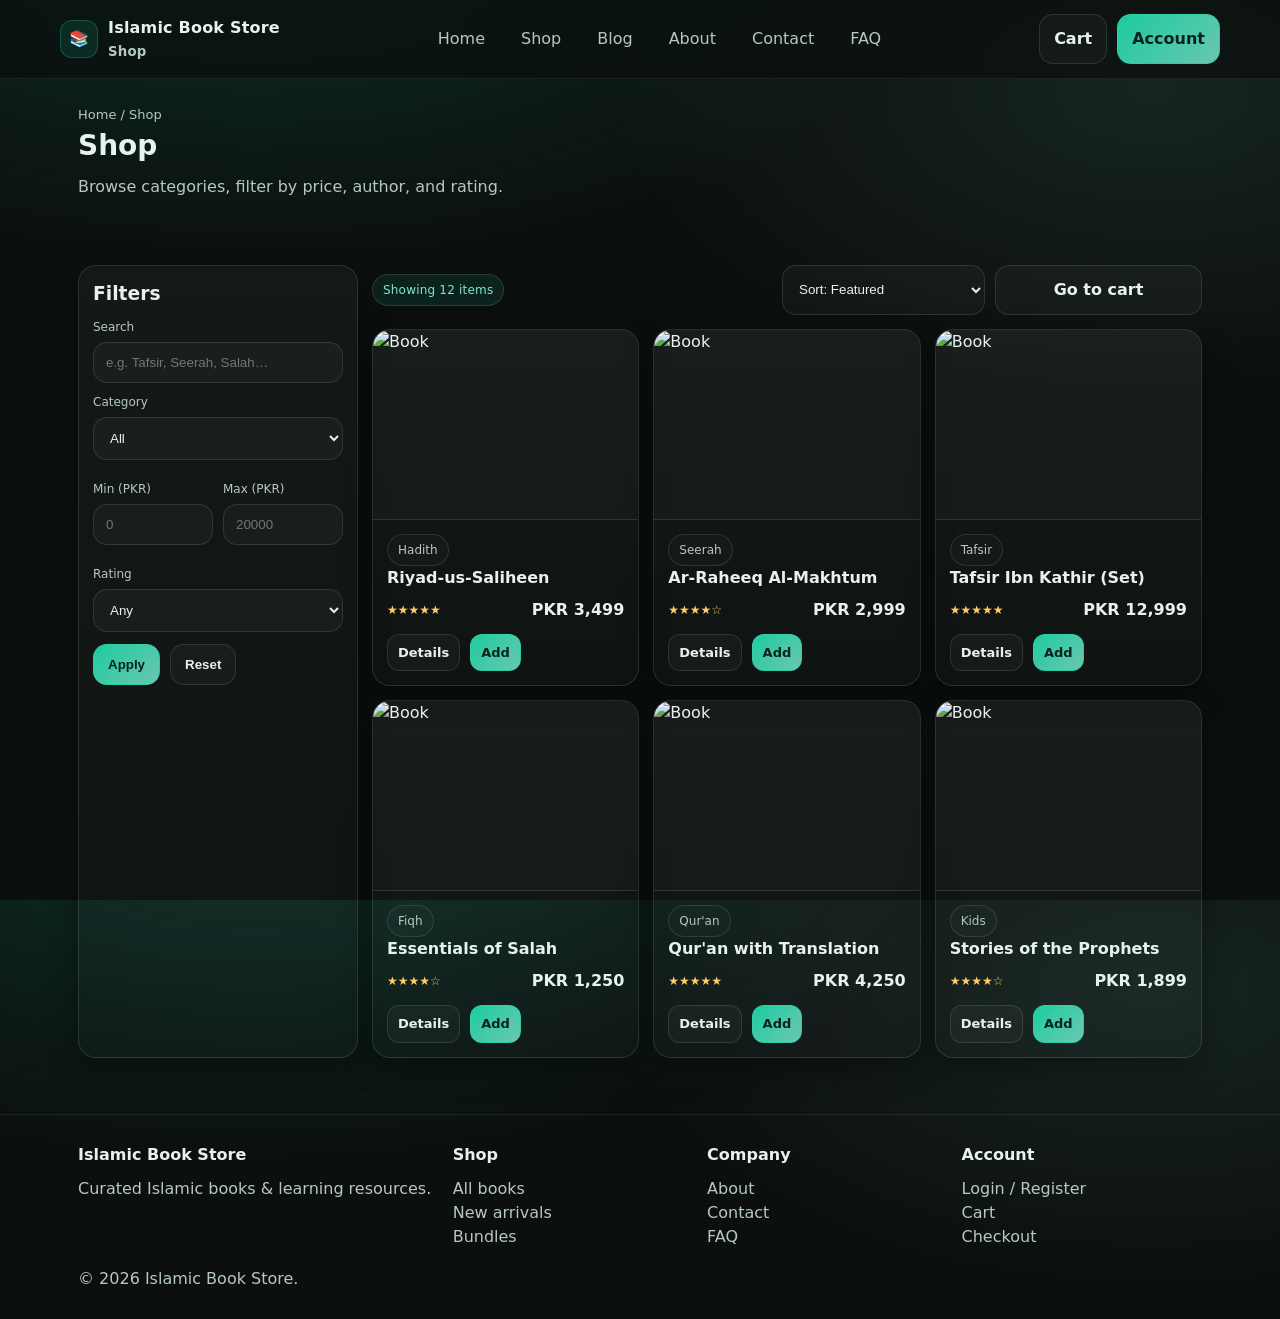
==== index.html @ 1f6e1888 "Initial commit: Islamic Book Store static website" ====
<!doctype html>
<html lang="en">
<head>
  <meta charset="utf-8" />
  <meta name="viewport" content="width=device-width, initial-scale=1" />
  <title>Islamic Book Store — Shop</title>
  <link rel="stylesheet" href="css/styles.css" />
</head>
<body>

<header class="header">
  <div class="container nav">
    <a class="brand" href="index.html"><span class="logo">📚</span><span>Islamic Book Store<small>Shop</small></span></a>
    <nav class="nav-links">
      <a href="index.html">Home</a><a href="shop.html">Shop</a><a href="blog.html">Blog</a><a href="about.html">About</a><a href="contact.html">Contact</a><a href="faq.html">FAQ</a>
    </nav>
    <div class="nav-actions">
      <a class="btn" href="cart.html">Cart</a>
      <a class="btn primary" href="account.html">Account</a>
      <label class="btn menu-btn" for="menuToggle">Menu</label>
    </div>
  </div>
  <input id="menuToggle" type="checkbox" />
  <div class="menu-panel">
    <div class="container">
      <a href="index.html">Home</a><a href="shop.html">Shop</a><a href="blog.html">Blog</a><a href="about.html">About</a><a href="contact.html">Contact</a><a href="faq.html">FAQ</a><a href="cart.html">Cart</a><a href="account.html">Account</a>
    </div>
  </div>
</header>

<main>
  <section class="page-head">
    <div class="container">
      <div class="breadcrumb">Home / Shop</div>
      <h1>Shop</h1>
      <div class="muted">Browse categories, filter by price, author, and rating.</div>
    </div>
  </section>

  <section class="section">
    <div class="container shop-layout">
      <aside class="card sidebar">
        <h3>Filters</h3>

        <div class="field">
          <label>Search</label>
          <input class="input" placeholder="e.g. Tafsir, Seerah, Salah…" />
        </div>

        <div class="field">
          <label>Category</label>
          <select>
            <option>All</option>
            <option>Qur'an</option>
            <option>Tafsir</option>
            <option>Hadith</option>
            <option>Seerah</option>
            <option>Fiqh</option>
            <option>Kids</option>
          </select>
        </div>

        <div class="row">
          <div class="field">
            <label>Min (PKR)</label>
            <input class="input" placeholder="0" />
          </div>
          <div class="field">
            <label>Max (PKR)</label>
            <input class="input" placeholder="20000" />
          </div>
        </div>

        <div class="field">
          <label>Rating</label>
          <select>
            <option>Any</option>
            <option>4★ & up</option>
            <option>3★ & up</option>
          </select>
        </div>

        <div style="display:flex; gap:10px; flex-wrap:wrap; margin-top:12px;">
          <button class="btn primary" type="button">Apply</button>
          <button class="btn" type="button">Reset</button>
        </div>
      </aside>

      <section>
        <div style="display:flex; justify-content:space-between; align-items:center; gap:12px; flex-wrap:wrap;">
          <span class="badge">Showing 12 items</span>
          <div class="row" style="max-width:420px; width:100%">
            <select>
              <option>Sort: Featured</option>
              <option>Price: Low to High</option>
              <option>Price: High to Low</option>
              <option>Rating</option>
              <option>Newest</option>
            </select>
            <a class="btn" href="cart.html">Go to cart</a>
          </div>
        </div>

        <div style="height:14px"></div>

        <div class="grid-3">
          <!-- Repeat product cards -->
          <article class="card product">
            <div class="img"><img src="assets/book-1.jpg" alt="Book"></div>
            <div class="body">
              <span class="chip">Hadith</span>
              <h3>Riyad-us-Saliheen</h3>
              <div class="meta"><span class="stars">★★★★★</span><span class="price">PKR 3,499</span></div>
              <div class="actions">
                <a class="btn small" href="product.html">Details</a>
                <a class="btn small primary" href="cart.html">Add</a>
              </div>
            </div>
          </article>

          <article class="card product">
            <div class="img"><img src="assets/book-2.jpg" alt="Book"></div>
            <div class="body">
              <span class="chip">Seerah</span>
              <h3>Ar-Raheeq Al-Makhtum</h3>
              <div class="meta"><span class="stars">★★★★☆</span><span class="price">PKR 2,999</span></div>
              <div class="actions">
                <a class="btn small" href="product.html">Details</a>
                <a class="btn small primary" href="cart.html">Add</a>
              </div>
            </div>
          </article>

          <article class="card product">
            <div class="img"><img src="assets/book-3.jpg" alt="Book"></div>
            <div class="body">
              <span class="chip">Tafsir</span>
              <h3>Tafsir Ibn Kathir (Set)</h3>
              <div class="meta"><span class="stars">★★★★★</span><span class="price">PKR 12,999</span></div>
              <div class="actions">
                <a class="btn small" href="product.html">Details</a>
                <a class="btn small primary" href="cart.html">Add</a>
              </div>
            </div>
          </article>

          <article class="card product">
            <div class="img"><img src="assets/book-1.jpg" alt="Book"></div>
            <div class="body">
              <span class="chip">Fiqh</span>
              <h3>Essentials of Salah</h3>
              <div class="meta"><span class="stars">★★★★☆</span><span class="price">PKR 1,250</span></div>
              <div class="actions">
                <a class="btn small" href="product.html">Details</a>
                <a class="btn small primary" href="cart.html">Add</a>
              </div>
            </div>
          </article>

          <article class="card product">
            <div class="img"><img src="assets/book-2.jpg" alt="Book"></div>
            <div class="body">
              <span class="chip">Qur'an</span>
              <h3>Qur'an with Translation</h3>
              <div class="meta"><span class="stars">★★★★★</span><span class="price">PKR 4,250</span></div>
              <div class="actions">
                <a class="btn small" href="product.html">Details</a>
                <a class="btn small primary" href="cart.html">Add</a>
              </div>
            </div>
          </article>

          <article class="card product">
            <div class="img"><img src="assets/book-3.jpg" alt="Book"></div>
            <div class="body">
              <span class="chip">Kids</span>
              <h3>Stories of the Prophets</h3>
              <div class="meta"><span class="stars">★★★★☆</span><span class="price">PKR 1,899</span></div>
              <div class="actions">
                <a class="btn small" href="product.html">Details</a>
                <a class="btn small primary" href="cart.html">Add</a>
              </div>
            </div>
          </article>
        </div>
      </section>
    </div>
  </section>
</main>

<footer class="footer">
  <div class="container footer-grid">
    <div><h4>Islamic Book Store</h4><div class="muted">Curated Islamic books & learning resources.</div></div>
    <div><h4>Shop</h4><div><a href="shop.html">All books</a></div><div><a href="shop.html">New arrivals</a></div><div><a href="shop.html">Bundles</a></div></div>
    <div><h4>Company</h4><div><a href="about.html">About</a></div><div><a href="contact.html">Contact</a></div><div><a href="faq.html">FAQ</a></div></div>
    <div><h4>Account</h4><div><a href="account.html">Login / Register</a></div><div><a href="cart.html">Cart</a></div><div><a href="checkout.html">Checkout</a></div></div>
  </div>
  <div class="container" style="margin-top:18px;"><div class="muted">© 2026 Islamic Book Store.</div></div>
</footer>

</body>
</html>
---- css/styles.css ----
/* =========================
   Islamic Book Store - CSS
   No JS required
   ========================= */

:root{
  --bg:#0b0f0e;
  --surface:#0f1614;
  --surface-2:#111c19;
  --text:#e7f2ee;
  --muted:#b5c9c2;
  --line:rgba(231,242,238,.12);
  --brand:#1ed6a8;
  --brand-2:#7ce6cc;
  --danger:#ff5e6c;
  --warn:#ffcc66;

  --radius:18px;
  --radius-sm:12px;
  --shadow: 0 10px 30px rgba(0,0,0,.35);
  --max: 1160px;
}

*{box-sizing:border-box}
html,body{height:100%}
body{
  margin:0;
  font-family: ui-sans-serif, system-ui, -apple-system, Segoe UI, Roboto, Arial, "Noto Sans", "Apple Color Emoji","Segoe UI Emoji";
  background: radial-gradient(1200px 600px at 20% -10%, rgba(30,214,168,.16), transparent 60%),
              radial-gradient(900px 500px at 90% 10%, rgba(124,230,204,.10), transparent 60%),
              var(--bg);
  color:var(--text);
  line-height:1.5;
}

a{color:inherit; text-decoration:none}
img{max-width:100%; display:block}
.container{width:100%; max-width:var(--max); margin:0 auto; padding:0 18px}
.section{padding:56px 0}
.card{
  background: linear-gradient(180deg, rgba(255,255,255,.04), rgba(255,255,255,.02));
  border:1px solid var(--line);
  border-radius:var(--radius);
  box-shadow: var(--shadow);
}
.card.pad{padding:18px}

.badge{
  display:inline-flex; align-items:center; gap:8px;
  padding:6px 10px;
  border:1px solid var(--line);
  background: rgba(30,214,168,.10);
  color: var(--brand-2);
  border-radius: 999px;
  font-size:12px;
  letter-spacing:.2px;
}

.btn{
  display:inline-flex; align-items:center; justify-content:center; gap:10px;
  padding:12px 14px;
  border-radius: 14px;
  border:1px solid var(--line);
  background: rgba(255,255,255,.03);
  color: var(--text);
  cursor:pointer;
  transition: transform .12s ease, background .12s ease, border-color .12s ease;
  font-weight:600;
}
.btn:hover{transform: translateY(-1px); background: rgba(255,255,255,.06); border-color: rgba(231,242,238,.22)}
.btn.primary{
  background: linear-gradient(135deg, rgba(30,214,168,.95), rgba(124,230,204,.85));
  color:#07231b;
  border-color: rgba(30,214,168,.55);
}
.btn.primary:hover{background: linear-gradient(135deg, rgba(30,214,168,1), rgba(124,230,204,.95))}
.btn.danger{background: rgba(255,94,108,.15); border-color: rgba(255,94,108,.35)}
.btn.small{padding:8px 10px; border-radius: 12px; font-size: 13px}

.kbd{
  font-size:12px; color:var(--muted);
  border:1px solid var(--line);
  border-bottom-color: rgba(231,242,238,.25);
  padding:3px 8px; border-radius: 10px;
  background: rgba(255,255,255,.03);
}

/* Header / Nav */
.header{
  position: sticky; top:0; z-index:50;
  backdrop-filter: blur(10px);
  background: rgba(11,15,14,.70);
  border-bottom:1px solid rgba(231,242,238,.08);
}
.nav{
  display:flex; align-items:center; justify-content:space-between;
  padding:14px 0;
  gap:14px;
}
.brand{
  display:flex; align-items:center; gap:10px;
  font-weight:800; letter-spacing:.2px;
}
.brand .logo{
  width:38px; height:38px; border-radius:12px;
  background: rgba(30,214,168,.12);
  border:1px solid rgba(30,214,168,.25);
  display:grid; place-items:center;
}
.brand small{display:block; color:var(--muted); font-weight:600; margin-top:2px}

.nav-links{display:flex; gap:14px; align-items:center}
.nav-links a{
  padding:10px 10px;
  border-radius: 12px;
  color: var(--muted);
  border:1px solid transparent;
}
.nav-links a:hover{color:var(--text); background: rgba(255,255,255,.04); border-color: rgba(231,242,238,.12)}
.nav-actions{display:flex; gap:10px; align-items:center}

/* Mobile menu (checkbox hack) */
#menuToggle{display:none}
.menu-btn{display:none}
.menu-panel{display:none}

.search{
  display:flex; align-items:center; gap:10px;
  border:1px solid var(--line);
  background: rgba(255,255,255,.03);
  border-radius: 14px;
  padding:10px 12px;
  min-width: 300px;
}
.search input{
  flex:1;
  background: transparent;
  border:0;
  outline:none;
  color: var(--text);
  font-size:14px;
}
.search input::placeholder{color: rgba(181,201,194,.75)}

/* Hero */
.hero{
  padding: 44px 0 18px;
}
.hero-grid{
  display:grid;
  grid-template-columns: 1.2fr .8fr;
  gap: 18px;
  align-items: stretch;
}
.hero h1{
  margin: 10px 0 12px;
  font-size: clamp(28px, 4vw, 44px);
  line-height:1.12;
  letter-spacing:-.4px;
}
.hero p{
  margin:0 0 18px;
  color: var(--muted);
  font-size: 16px;
}
.hero .panel{
  padding:20px;
  position:relative;
  overflow:hidden;
}
.hero .panel::after{
  content:"";
  position:absolute;
  inset:-60px -80px auto auto;
  width:220px; height:220px;
  background: radial-gradient(circle at 30% 30%, rgba(30,214,168,.35), transparent 60%);
  filter: blur(2px);
}
.hero .stats{
  display:grid;
  grid-template-columns: repeat(3, 1fr);
  gap: 12px;
  margin-top:18px;
}
.stat{
  border:1px solid var(--line);
  border-radius: 16px;
  padding:12px;
  background: rgba(255,255,255,.02);
}
.stat strong{display:block; font-size:18px}
.stat span{color:var(--muted); font-size:12px}

.hero-aside{
  padding: 18px;
  display:flex;
  flex-direction: column;
  gap: 12px;
}
.hero-aside .thumb{
  border-radius: var(--radius);
  overflow:hidden;
  border:1px solid var(--line);
  background: rgba(255,255,255,.02);
}
.hero-aside .thumb img{height: 220px; width:100%; object-fit: cover}
.hero-aside .mini{
  display:flex; gap:10px; align-items:flex-start;
  padding: 12px;
  border-radius: 16px;
  border:1px solid var(--line);
  background: rgba(255,255,255,.02);
}
.dot{
  width:10px; height:10px; border-radius: 999px; margin-top:6px;
  background: var(--brand);
  box-shadow: 0 0 0 6px rgba(30,214,168,.12);
}

/* Grids */
.grid-3{
  display:grid;
  grid-template-columns: repeat(3, 1fr);
  gap: 14px;
}
.grid-4{
  display:grid;
  grid-template-columns: repeat(4, 1fr);
  gap: 14px;
}
.hr{height:1px; background: var(--line); margin: 18px 0}

/* Product cards */
.product{
  overflow:hidden;
  display:flex; flex-direction:column;
}
.product .img{
  height: 190px;
  background: rgba(255,255,255,.02);
  border-bottom: 1px solid var(--line);
}
.product .img img{
  width:100%; height:100%; object-fit: cover;
}
.product .body{padding:14px}
.product h3{margin:0 0 8px; font-size: 16px}
.product .meta{display:flex; justify-content:space-between; align-items:center; gap:10px}
.price{font-weight:900}
.muted{color: var(--muted)}
.stars{font-size: 12px; color: var(--warn)}
.product .actions{display:flex; gap:10px; margin-top:12px}
.chip{
  display:inline-flex; align-items:center; gap:8px;
  padding:6px 10px;
  border-radius: 999px;
  border:1px solid var(--line);
  background: rgba(255,255,255,.02);
  color: var(--muted);
  font-size: 12px;
}

/* Page header */
.page-head{
  padding: 26px 0 10px;
}
.page-head h1{margin: 0 0 8px; font-size: 28px}
.breadcrumb{color: var(--muted); font-size: 13px}

/* Layout: shop */
.shop-layout{
  display:grid;
  grid-template-columns: 280px 1fr;
  gap: 14px;
}
.sidebar{padding:14px}
.sidebar h3{margin:0 0 10px}
.field{display:flex; flex-direction:column; gap:6px; margin:10px 0}
.field label{font-size:12px; color:var(--muted)}
.input, select, textarea{
  width:100%;
  padding: 12px 12px;
  border-radius: 14px;
  border:1px solid var(--line);
  background: rgba(255,255,255,.03);
  color: var(--text);
  outline:none;
}
textarea{min-height: 120px; resize: vertical}
.row{display:flex; gap:10px}
.row > *{flex:1}

.table{
  width:100%;
  border-collapse: collapse;
  overflow:hidden;
  border-radius: var(--radius);
  border:1px solid var(--line);
}
.table th, .table td{
  padding: 12px;
  border-bottom: 1px solid var(--line);
  text-align:left;
  vertical-align: middle;
}
.table th{color: var(--muted); font-size: 12px; font-weight: 800; letter-spacing:.3px}
.table tr:last-child td{border-bottom:0}
.qty{
  display:inline-flex; align-items:center; gap:8px;
  border:1px solid var(--line);
  border-radius: 999px;
  padding:6px 10px;
}
.qty button{
  width:26px; height:26px;
  border-radius: 999px;
  border:1px solid var(--line);
  background: rgba(255,255,255,.03);
  color: var(--text);
  cursor:pointer;
}

/* Footer */
.footer{
  border-top:1px solid rgba(231,242,238,.08);
  padding: 28px 0;
  color: var(--muted);
}
.footer-grid{
  display:grid;
  grid-template-columns: 1.2fr .8fr .8fr .8fr;
  gap: 14px;
}
.footer h4{margin:0 0 10px; color: var(--text)}
.footer a{color: var(--muted)}
.footer a:hover{color: var(--text)}

/* Responsive */
@media (max-width: 980px){
  .hero-grid{grid-template-columns: 1fr}
  .search{min-width: 0; width: 100%}
  .grid-4{grid-template-columns: repeat(2, 1fr)}
  .grid-3{grid-template-columns: repeat(2, 1fr)}
  .shop-layout{grid-template-columns: 1fr}
}

@media (max-width: 680px){
  .nav-links{display:none}
  .menu-btn{display:inline-flex}
  .menu-panel{
    display:block;
    max-height:0;
    overflow:hidden;
    transition: max-height .2s ease;
    border-top:1px solid rgba(231,242,238,.08);
  }
  #menuToggle:checked ~ .menu-panel{max-height: 420px}
  .menu-panel .container{padding: 10px 18px 16px}
  .menu-panel a{
    display:block;
    padding: 12px 10px;
    border-radius: 12px;
    border:1px solid transparent;
    color: var(--muted);
  }
  .menu-panel a:hover{background: rgba(255,255,255,.04); border-color: rgba(231,242,238,.12); color: var(--text)}
  .grid-3{grid-template-columns: 1fr}
  .grid-4{grid-template-columns: 1fr}
  .footer-grid{grid-template-columns: 1fr}
}
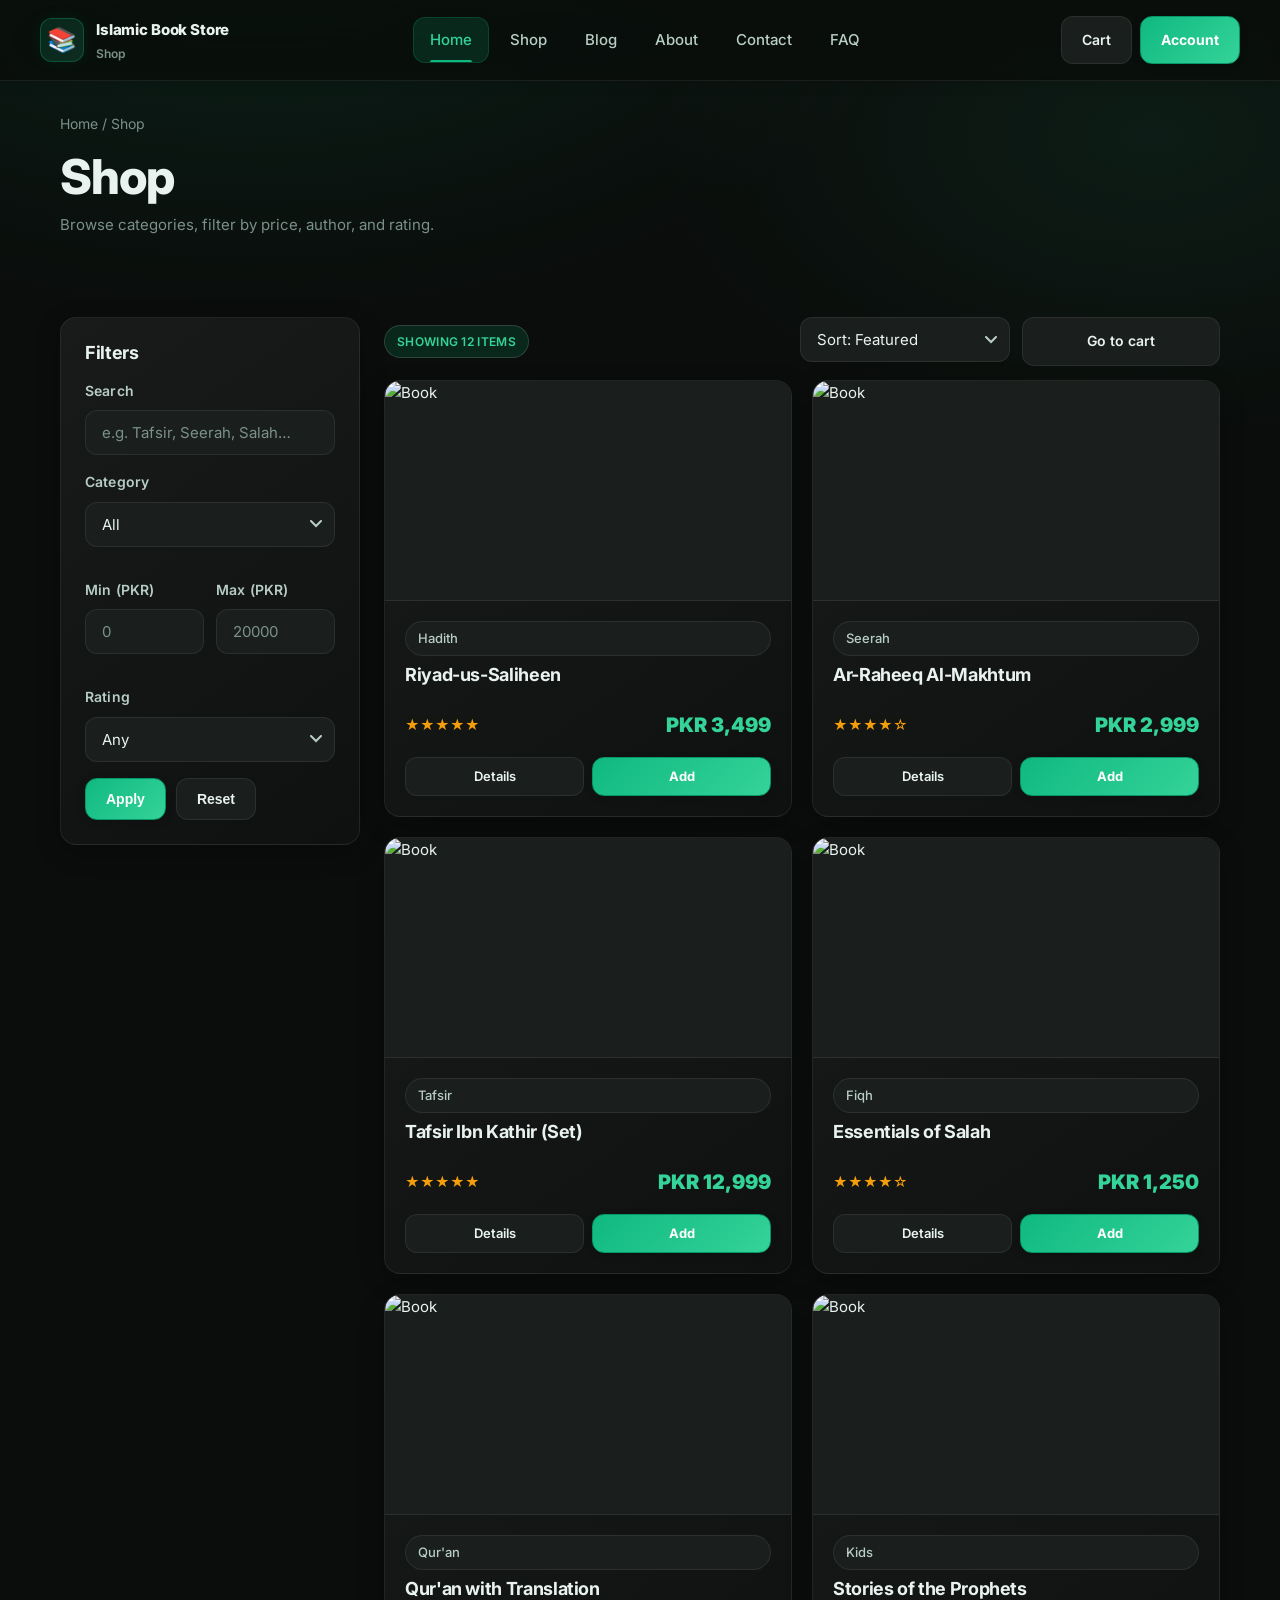
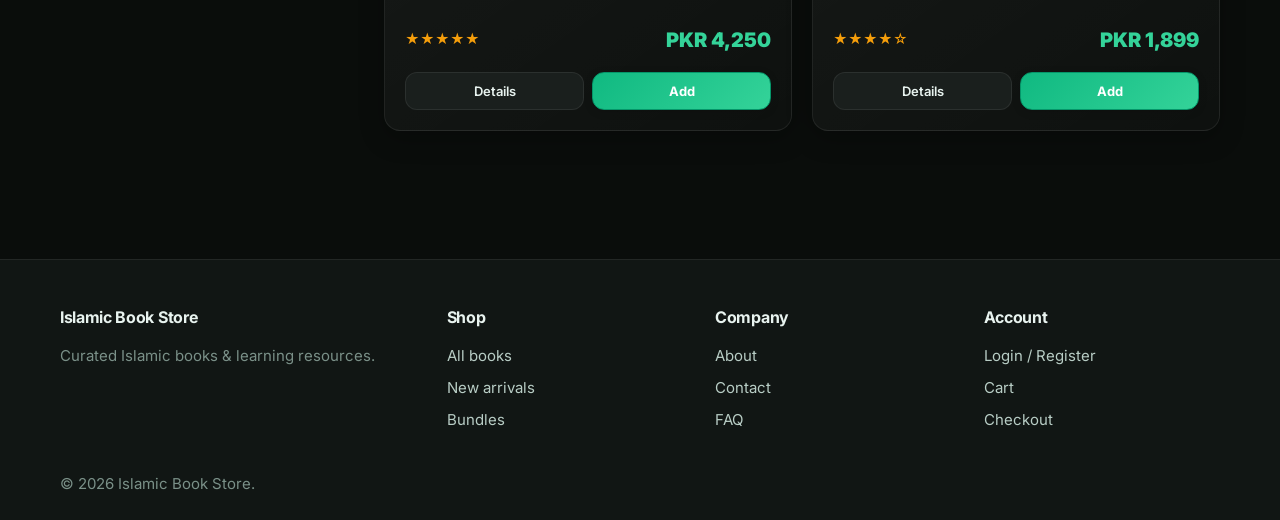
==== commit f9adb7a7: "Complete premium UI/UX upgrade with functional JavaScript features - Added 7 JavaScript modules (dat" ====
--- a/index.html
+++ b/index.html
@@ -15,7 +15,7 @@
       <a href="index.html">Home</a><a href="shop.html">Shop</a><a href="blog.html">Blog</a><a href="about.html">About</a><a href="contact.html">Contact</a><a href="faq.html">FAQ</a>
     </nav>
     <div class="nav-actions">
-      <a class="btn" href="cart.html">Cart</a>
+      <a class="btn cart-badge" href="cart.html" data-count="0">Cart</a>
       <a class="btn primary" href="account.html">Account</a>
       <label class="btn menu-btn" for="menuToggle">Menu</label>
     </div>
@@ -198,5 +198,7 @@
   <div class="container" style="margin-top:18px;"><div class="muted">© 2026 Islamic Book Store.</div></div>
 </footer>
 
+<script src="js/store.js"></script>
+<script src="js/ui.js"></script>
 </body>
 </html>
--- a/css/styles.css
+++ b/css/styles.css
@@ -1,370 +1,1204 @@
 /* =========================
-   Islamic Book Store - CSS
-   No JS required
+   Islamic Book Store - Premium Edition
+   Dark Theme • Modern Typography • Smooth Interactions
    ========================= */
 
-:root{
-  --bg:#0b0f0e;
-  --surface:#0f1614;
-  --surface-2:#111c19;
-  --text:#e7f2ee;
-  --muted:#b5c9c2;
-  --line:rgba(231,242,238,.12);
-  --brand:#1ed6a8;
-  --brand-2:#7ce6cc;
-  --danger:#ff5e6c;
-  --warn:#ffcc66;
-
-  --radius:18px;
-  --radius-sm:12px;
-  --shadow: 0 10px 30px rgba(0,0,0,.35);
-  --max: 1160px;
-}
-
-*{box-sizing:border-box}
-html,body{height:100%}
-body{
-  margin:0;
-  font-family: ui-sans-serif, system-ui, -apple-system, Segoe UI, Roboto, Arial, "Noto Sans", "Apple Color Emoji","Segoe UI Emoji";
-  background: radial-gradient(1200px 600px at 20% -10%, rgba(30,214,168,.16), transparent 60%),
-              radial-gradient(900px 500px at 90% 10%, rgba(124,230,204,.10), transparent 60%),
+@import url('https://fonts.googleapis.com/css2?family=Inter:wght@300;400;500;600;700;800;900&display=swap');
+
+/* ========== CSS Variables ========== */
+:root {
+  /* Premium Color Palette - Charcoal + Emerald */
+  --bg: #0a0d0b;
+  --surface: #111614;
+  --surface-2: #1a1f1d;
+  --surface-3: #242a27;
+  --text: #e8f3ef;
+  --text-secondary: #b8cdc5;
+  --text-muted: #7a9088;
+  --line: rgba(232, 243, 239, 0.08);
+  --line-strong: rgba(232, 243, 239, 0.15);
+  
+  /* Brand Colors - Refined Emerald */
+  --brand: #10b981;
+  --brand-light: #34d399;
+  --brand-dark: #059669;
+  --brand-glow: rgba(16, 185, 129, 0.15);
+  
+  /* Status Colors */
+  --danger: #ef4444;
+  --danger-light: #f87171;
+  --warning: #f59e0b;
+  --warning-light: #fbbf24;
+  --success: #10b981;
+  --info: #3b82f6;
+  
+  /* Spacing & Layout */
+  --radius: 16px;
+  --radius-sm: 12px;
+  --radius-lg: 20px;
+  --shadow-sm: 0 2px 8px rgba(0, 0, 0, 0.15);
+  --shadow: 0 8px 24px rgba(0, 0, 0, 0.25);
+  --shadow-lg: 0 16px 48px rgba(0, 0, 0, 0.35);
+  --max-width: 1200px;
+  
+  /* Glow Effects */
+  --glow-brand: 0 0 20px var(--brand-glow), 0 0 40px var(--brand-glow);
+  --glow-subtle: 0 0 15px rgba(16, 185, 129, 0.08);
+  
+  /* Transitions */
+  --transition-fast: 0.15s cubic-bezier(0.4, 0, 0.2, 1);
+  --transition: 0.25s cubic-bezier(0.4, 0, 0.2, 1);
+  --transition-slow: 0.4s cubic-bezier(0.4, 0, 0.2, 1);
+}
+
+/* ========== Base Styles ========== */
+* {
+  box-sizing: border-box;
+  margin: 0;
+  padding: 0;
+}
+
+html {
+  scroll-behavior: smooth;
+}
+
+@media (prefers-reduced-motion: reduce) {
+  *,
+  *::before,
+  *::after {
+    animation-duration: 0.01ms !important;
+    animation-iteration-count: 1 !important;
+    transition-duration: 0.01ms !important;
+  }
+  html {
+    scroll-behavior: auto;
+  }
+}
+
+body {
+  font-family: 'Inter', -apple-system, BlinkMacSystemFont, 'Segoe UI', Roboto, Oxygen, Ubuntu, Cantarell, sans-serif;
+  background: radial-gradient(ellipse 1400px 800px at 20% -10%, rgba(16, 185, 129, 0.12), transparent 50%),
+              radial-gradient(ellipse 1000px 600px at 90% 15%, rgba(52, 211, 153, 0.08), transparent 50%),
               var(--bg);
-  color:var(--text);
-  line-height:1.5;
-}
-
-a{color:inherit; text-decoration:none}
-img{max-width:100%; display:block}
-.container{width:100%; max-width:var(--max); margin:0 auto; padding:0 18px}
-.section{padding:56px 0}
-.card{
-  background: linear-gradient(180deg, rgba(255,255,255,.04), rgba(255,255,255,.02));
-  border:1px solid var(--line);
-  border-radius:var(--radius);
+  background-attachment: fixed;
+  color: var(--text);
+  line-height: 1.6;
+  font-size: 15px;
+  -webkit-font-smoothing: antialiased;
+  -moz-osx-font-smoothing: grayscale;
+  min-height: 100vh;
+  display: flex;
+  flex-direction: column;
+}
+
+main {
+  flex: 1;
+}
+
+::selection {
+  background: var(--brand);
+  color: var(--bg);
+}
+
+/* ========== Typography ========== */
+h1, h2, h3, h4, h5, h6 {
+  font-weight: 700;
+  line-height: 1.2;
+  letter-spacing: -0.02em;
+  color: var(--text);
+}
+
+h1 {
+  font-size: clamp(2rem, 5vw, 3rem);
+  font-weight: 800;
+}
+
+h2 {
+  font-size: clamp(1.5rem, 4vw, 2rem);
+}
+
+h3 {
+  font-size: 1.25rem;
+}
+
+a {
+  color: inherit;
+  text-decoration: none;
+  transition: color var(--transition-fast);
+}
+
+img {
+  max-width: 100%;
+  display: block;
+  height: auto;
+}
+
+code {
+  font-family: 'Monaco', 'Courier New', monospace;
+  background: var(--surface-2);
+  padding: 2px 6px;
+  border-radius: 4px;
+  font-size: 0.875em;
+  color: var(--brand-light);
+}
+
+/* ========== Layout Utilities ========== */
+.container {
+  width: 100%;
+  max-width: var(--max-width);
+  margin: 0 auto;
+  padding: 0 20px;
+}
+
+.section {
+  padding: 64px 0;
+}
+
+.section-sm {
+  padding: 40px 0;
+}
+
+/* ========== Card System ========== */
+.card {
+  background: linear-gradient(145deg, rgba(255, 255, 255, 0.06), rgba(255, 255, 255, 0.02));
+  border: 1px solid var(--line);
+  border-radius: var(--radius);
   box-shadow: var(--shadow);
-}
-.card.pad{padding:18px}
-
-.badge{
-  display:inline-flex; align-items:center; gap:8px;
-  padding:6px 10px;
-  border:1px solid var(--line);
-  background: rgba(30,214,168,.10);
-  color: var(--brand-2);
+  transition: all var(--transition);
+  position: relative;
+  overflow: hidden;
+}
+
+.card::before {
+  content: '';
+  position: absolute;
+  inset: 0;
+  background: radial-gradient(circle at 50% 0%, rgba(16, 185, 129, 0.08), transparent 70%);
+  opacity: 0;
+  transition: opacity var(--transition);
+  pointer-events: none;
+}
+
+.card:hover::before {
+  opacity: 1;
+}
+
+.card:hover {
+  border-color: var(--line-strong);
+  transform: translateY(-2px);
+  box-shadow: var(--shadow-lg), var(--glow-subtle);
+}
+
+.card.pad {
+  padding: 24px;
+}
+
+.card.interactive {
+  cursor: pointer;
+}
+
+/* ========== Badge & Chips ========== */
+.badge {
+  display: inline-flex;
+  align-items: center;
+  gap: 6px;
+  padding: 6px 12px;
+  border: 1px solid var(--line-strong);
+  background: var(--brand-glow);
+  color: var(--brand-light);
   border-radius: 999px;
-  font-size:12px;
-  letter-spacing:.2px;
-}
-
-.btn{
-  display:inline-flex; align-items:center; justify-content:center; gap:10px;
-  padding:12px 14px;
-  border-radius: 14px;
-  border:1px solid var(--line);
-  background: rgba(255,255,255,.03);
+  font-size: 0.75rem;
+  font-weight: 600;
+  letter-spacing: 0.025em;
+  text-transform: uppercase;
+}
+
+.chip {
+  display: inline-flex;
+  align-items: center;
+  gap: 6px;
+  padding: 6px 12px;
+  border-radius: 999px;
+  border: 1px solid var(--line);
+  background: var(--surface-2);
+  color: var(--text-secondary);
+  font-size: 0.813rem;
+  font-weight: 500;
+  transition: all var(--transition-fast);
+}
+
+.chip:hover {
+  background: var(--surface-3);
+  border-color: var(--line-strong);
+}
+
+/* ========== Button System ========== */
+.btn {
+  display: inline-flex;
+  align-items: center;
+  justify-content: center;
+  gap: 8px;
+  padding: 12px 20px;
+  border-radius: var(--radius-sm);
+  border: 1px solid var(--line);
+  background: var(--surface-2);
   color: var(--text);
-  cursor:pointer;
-  transition: transform .12s ease, background .12s ease, border-color .12s ease;
-  font-weight:600;
-}
-.btn:hover{transform: translateY(-1px); background: rgba(255,255,255,.06); border-color: rgba(231,242,238,.22)}
-.btn.primary{
-  background: linear-gradient(135deg, rgba(30,214,168,.95), rgba(124,230,204,.85));
-  color:#07231b;
-  border-color: rgba(30,214,168,.55);
-}
-.btn.primary:hover{background: linear-gradient(135deg, rgba(30,214,168,1), rgba(124,230,204,.95))}
-.btn.danger{background: rgba(255,94,108,.15); border-color: rgba(255,94,108,.35)}
-.btn.small{padding:8px 10px; border-radius: 12px; font-size: 13px}
-
-.kbd{
-  font-size:12px; color:var(--muted);
-  border:1px solid var(--line);
-  border-bottom-color: rgba(231,242,238,.25);
-  padding:3px 8px; border-radius: 10px;
-  background: rgba(255,255,255,.03);
-}
-
-/* Header / Nav */
-.header{
-  position: sticky; top:0; z-index:50;
-  backdrop-filter: blur(10px);
-  background: rgba(11,15,14,.70);
-  border-bottom:1px solid rgba(231,242,238,.08);
-}
-.nav{
-  display:flex; align-items:center; justify-content:space-between;
-  padding:14px 0;
-  gap:14px;
-}
-.brand{
-  display:flex; align-items:center; gap:10px;
-  font-weight:800; letter-spacing:.2px;
-}
-.brand .logo{
-  width:38px; height:38px; border-radius:12px;
-  background: rgba(30,214,168,.12);
-  border:1px solid rgba(30,214,168,.25);
-  display:grid; place-items:center;
-}
-.brand small{display:block; color:var(--muted); font-weight:600; margin-top:2px}
-
-.nav-links{display:flex; gap:14px; align-items:center}
-.nav-links a{
-  padding:10px 10px;
-  border-radius: 12px;
-  color: var(--muted);
-  border:1px solid transparent;
-}
-.nav-links a:hover{color:var(--text); background: rgba(255,255,255,.04); border-color: rgba(231,242,238,.12)}
-.nav-actions{display:flex; gap:10px; align-items:center}
-
-/* Mobile menu (checkbox hack) */
-#menuToggle{display:none}
-.menu-btn{display:none}
-.menu-panel{display:none}
-
-.search{
-  display:flex; align-items:center; gap:10px;
-  border:1px solid var(--line);
-  background: rgba(255,255,255,.03);
-  border-radius: 14px;
-  padding:10px 12px;
-  min-width: 300px;
-}
-.search input{
-  flex:1;
+  cursor: pointer;
+  font-weight: 600;
+  font-size: 0.875rem;
+  transition: all var(--transition-fast);
+  white-space: nowrap;
+  position: relative;
+  overflow: hidden;
+}
+
+.btn:hover {
+  transform: translateY(-2px);
+  background: var(--surface-3);
+  border-color: var(--line-strong);
+  box-shadow: var(--shadow-sm);
+}
+
+.btn:active {
+  transform: translateY(0);
+}
+
+.btn:focus-visible {
+  outline: 2px solid var(--brand);
+  outline-offset: 2px;
+}
+
+.btn.primary {
+  background: linear-gradient(135deg, var(--brand), var(--brand-light));
+  color: #fff;
+  border-color: var(--brand-dark);
+  font-weight: 700;
+  box-shadow: var(--shadow-sm);
+}
+
+.btn.primary:hover {
+  background: linear-gradient(135deg, var(--brand-dark), var(--brand));
+  box-shadow: var(--shadow), var(--glow-brand);
+  border-color: var(--brand);
+}
+
+.btn.secondary {
+  background: var(--surface);
+  border-color: var(--brand);
+  color: var(--brand-light);
+}
+
+.btn.secondary:hover {
+  background: var(--brand-glow);
+  box-shadow: var(--glow-subtle);
+}
+
+.btn.danger {
+  background: rgba(239, 68, 68, 0.15);
+  border-color: rgba(239, 68, 68, 0.3);
+  color: var(--danger-light);
+}
+
+.btn.danger:hover {
+  background: rgba(239, 68, 68, 0.25);
+  border-color: var(--danger);
+}
+
+.btn.ghost {
   background: transparent;
-  border:0;
-  outline:none;
+  border-color: transparent;
+}
+
+.btn.ghost:hover {
+  background: var(--surface-2);
+  border-color: var(--line);
+}
+
+.btn.small {
+  padding: 8px 14px;
+  font-size: 0.813rem;
+}
+
+.btn.large {
+  padding: 16px 28px;
+  font-size: 1rem;
+}
+
+.btn:disabled {
+  opacity: 0.5;
+  cursor: not-allowed;
+  transform: none !important;
+}
+
+/* ========== Form Elements ========== */
+.field {
+  display: flex;
+  flex-direction: column;
+  gap: 8px;
+  margin: 16px 0;
+}
+
+.field label {
+  font-size: 0.875rem;
+  font-weight: 600;
+  color: var(--text-secondary);
+  letter-spacing: 0.01em;
+}
+
+.input,
+select,
+textarea {
+  width: 100%;
+  padding: 12px 16px;
+  border-radius: var(--radius-sm);
+  border: 1px solid var(--line);
+  background: var(--surface-2);
   color: var(--text);
-  font-size:14px;
-}
-.search input::placeholder{color: rgba(181,201,194,.75)}
-
-/* Hero */
-.hero{
-  padding: 44px 0 18px;
-}
-.hero-grid{
-  display:grid;
-  grid-template-columns: 1.2fr .8fr;
-  gap: 18px;
+  outline: none;
+  transition: all var(--transition-fast);
+  font-family: inherit;
+  font-size: 0.938rem;
+}
+
+.input:focus,
+select:focus,
+textarea:focus {
+  border-color: var(--brand);
+  background: var(--surface-3);
+  box-shadow: 0 0 0 3px var(--brand-glow);
+}
+
+.input::placeholder {
+  color: var(--text-muted);
+}
+
+textarea {
+  min-height: 120px;
+  resize: vertical;
+}
+
+select {
+  cursor: pointer;
+  appearance: none;
+  background-image: url("data:image/svg+xml,%3Csvg width='12' height='8' viewBox='0 0 12 8' fill='none' xmlns='http://www.w3.org/2000/svg'%3E%3Cpath d='M1 1L6 6L11 1' stroke='%23b8cdc5' stroke-width='2' stroke-linecap='round'/%3E%3C/svg%3E");
+  background-repeat: no-repeat;
+  background-position: right 12px center;
+  padding-right: 36px;
+}
+
+.row {
+  display: flex;
+  gap: 12px;
+  align-items: flex-start;
+}
+
+.row > * {
+  flex: 1;
+}
+
+/* ========== Header & Navigation ========== */
+.header {
+  position: sticky;
+  top: 0;
+  z-index: 100;
+  backdrop-filter: blur(20px) saturate(180%);
+  background: rgba(10, 13, 11, 0.8);
+  border-bottom: 1px solid var(--line);
+  box-shadow: 0 4px 12px rgba(0, 0, 0, 0.1);
+}
+
+.nav {
+  display: flex;
+  align-items: center;
+  justify-content: space-between;
+  padding: 16px 0;
+  gap: 24px;
+}
+
+.brand {
+  display: flex;
+  align-items: center;
+  gap: 12px;
+  font-weight: 800;
+  letter-spacing: -0.01em;
+  transition: transform var(--transition-fast);
+}
+
+.brand:hover {
+  transform: scale(1.02);
+}
+
+.brand .logo {
+  width: 44px;
+  height: 44px;
+  border-radius: var(--radius-sm);
+  background: linear-gradient(135deg, var(--brand-glow), rgba(52, 211, 153, 0.15));
+  border: 1px solid rgba(16, 185, 129, 0.3);
+  display: grid;
+  place-items: center;
+  font-size: 1.5rem;
+  box-shadow: var(--glow-subtle);
+}
+
+.brand small {
+  display: block;
+  color: var(--text-muted);
+  font-weight: 600;
+  font-size: 0.75rem;
+  margin-top: 2px;
+}
+
+.nav-links {
+  display: flex;
+  gap: 4px;
+  align-items: center;
+}
+
+.nav-links a {
+  padding: 10px 16px;
+  border-radius: var(--radius-sm);
+  color: var(--text-secondary);
+  border: 1px solid transparent;
+  font-weight: 500;
+  transition: all var(--transition-fast);
+  position: relative;
+}
+
+.nav-links a:hover {
+  color: var(--text);
+  background: var(--surface-2);
+  border-color: var(--line);
+}
+
+.nav-links a.active {
+  color: var(--brand-light);
+  background: var(--brand-glow);
+  border-color: rgba(16, 185, 129, 0.2);
+}
+
+.nav-links a.active::after {
+  content: '';
+  position: absolute;
+  bottom: 0;
+  left: 16px;
+  right: 16px;
+  height: 2px;
+  background: var(--brand);
+  border-radius: 2px 2px 0 0;
+}
+
+.nav-actions {
+  display: flex;
+  gap: 8px;
+  align-items: center;
+}
+
+.cart-badge {
+  position: relative;
+}
+
+.cart-badge::after {
+  content: attr(data-count);
+  position: absolute;
+  top: -6px;
+  right: -6px;
+  background: var(--brand);
+  color: #fff;
+  font-size: 0.7rem;
+  font-weight: 700;
+  padding: 2px 6px;
+  border-radius: 999px;
+  min-width: 18px;
+  text-align: center;
+  box-shadow: 0 2px 8px rgba(16, 185, 129, 0.4);
+  display: none;
+}
+
+.cart-badge[data-count]:not([data-count="0"])::after {
+  display: block;
+}
+
+/* Mobile Menu */
+#menuToggle {
+  display: none;
+}
+
+.menu-btn {
+  display: none;
+}
+
+.menu-panel {
+  display: none;
+}
+
+/* ========== Hero Section ========== */
+.hero {
+  padding: 48px 0 24px;
+}
+
+.hero-grid {
+  display: grid;
+  grid-template-columns: 1.3fr 0.7fr;
+  gap: 24px;
   align-items: stretch;
 }
-.hero h1{
-  margin: 10px 0 12px;
-  font-size: clamp(28px, 4vw, 44px);
-  line-height:1.12;
-  letter-spacing:-.4px;
-}
-.hero p{
-  margin:0 0 18px;
-  color: var(--muted);
-  font-size: 16px;
-}
-.hero .panel{
-  padding:20px;
-  position:relative;
-  overflow:hidden;
-}
-.hero .panel::after{
-  content:"";
-  position:absolute;
-  inset:-60px -80px auto auto;
-  width:220px; height:220px;
-  background: radial-gradient(circle at 30% 30%, rgba(30,214,168,.35), transparent 60%);
-  filter: blur(2px);
-}
-.hero .stats{
-  display:grid;
+
+.hero h1 {
+  margin: 12px 0 16px;
+  background: linear-gradient(135deg, var(--text), var(--text-secondary));
+  -webkit-background-clip: text;
+  -webkit-text-fill-color: transparent;
+  background-clip: text;
+}
+
+.hero p {
+  margin: 0 0 24px;
+  color: var(--text-secondary);
+  font-size: 1.125rem;
+  line-height: 1.7;
+}
+
+.hero .panel {
+  padding: 32px;
+  position: relative;
+  overflow: hidden;
+}
+
+.hero .panel::after {
+  content: '';
+  position: absolute;
+  inset: -80px -100px auto auto;
+  width: 300px;
+  height: 300px;
+  background: radial-gradient(circle at 30% 30%, rgba(16, 185, 129, 0.25), transparent 60%);
+  filter: blur(40px);
+  animation: float 8s ease-in-out infinite;
+}
+
+@keyframes float {
+  0%, 100% { transform: translate(0, 0) rotate(0deg); }
+  50% { transform: translate(-20px, -20px) rotate(5deg); }
+}
+
+.hero .stats {
+  display: grid;
   grid-template-columns: repeat(3, 1fr);
+  gap: 16px;
+  margin-top: 24px;
+}
+
+.stat {
+  border: 1px solid var(--line);
+  border-radius: var(--radius);
+  padding: 16px;
+  background: var(--surface-2);
+  transition: all var(--transition);
+}
+
+.stat:hover {
+  border-color: var(--brand);
+  background: var(--brand-glow);
+  transform: translateY(-2px);
+}
+
+.stat strong {
+  display: block;
+  font-size: 1.75rem;
+  font-weight: 800;
+  color: var(--brand-light);
+  margin-bottom: 4px;
+}
+
+.stat span {
+  color: var(--text-secondary);
+  font-size: 0.875rem;
+  font-weight: 500;
+}
+
+.hero-aside {
+  padding: 24px;
+  display: flex;
+  flex-direction: column;
+  gap: 16px;
+}
+
+.hero-aside .thumb {
+  border-radius: var(--radius);
+  overflow: hidden;
+  border: 1px solid var(--line);
+  background: var(--surface-2);
+  transition: all var(--transition);
+}
+
+.hero-aside .thumb:hover {
+  border-color: var(--brand);
+  box-shadow: var(--glow-subtle);
+  transform: scale(1.02);
+}
+
+.hero-aside .thumb img {
+  height: 240px;
+  width: 100%;
+  object-fit: cover;
+}
+
+.hero-aside .mini {
+  display: flex;
   gap: 12px;
-  margin-top:18px;
-}
-.stat{
-  border:1px solid var(--line);
-  border-radius: 16px;
-  padding:12px;
-  background: rgba(255,255,255,.02);
-}
-.stat strong{display:block; font-size:18px}
-.stat span{color:var(--muted); font-size:12px}
-
-.hero-aside{
-  padding: 18px;
-  display:flex;
+  align-items: flex-start;
+  padding: 16px;
+  border-radius: var(--radius);
+  border: 1px solid var(--line);
+  background: var(--surface-2);
+}
+
+.dot {
+  width: 10px;
+  height: 10px;
+  border-radius: 999px;
+  margin-top: 6px;
+  background: var(--brand);
+  box-shadow: 0 0 0 6px var(--brand-glow);
+  animation: pulse 2s ease-in-out infinite;
+}
+
+@keyframes pulse {
+  0%, 100% { opacity: 1; }
+  50% { opacity: 0.6; }
+}
+
+/* ========== Grid Layouts ========== */
+.grid-3 {
+  display: grid;
+  grid-template-columns: repeat(auto-fill, minmax(300px, 1fr));
+  gap: 20px;
+}
+
+.grid-4 {
+  display: grid;
+  grid-template-columns: repeat(auto-fill, minmax(260px, 1fr));
+  gap: 20px;
+}
+
+/* ========== Product Cards ========== */
+.product {
+  overflow: hidden;
+  display: flex;
+  flex-direction: column;
+  position: relative;
+}
+
+.product .img {
+  height: 220px;
+  background: var(--surface-2);
+  border-bottom: 1px solid var(--line);
+  position: relative;
+  overflow: hidden;
+}
+
+.product .img img {
+  width: 100%;
+  height: 100%;
+  object-fit: cover;
+  transition: transform var(--transition-slow);
+}
+
+.product:hover .img img {
+  transform: scale(1.05);
+}
+
+.product .body {
+  padding: 20px;
+  flex: 1;
+  display: flex;
+  flex-direction: column;
+}
+
+.product h3 {
+  margin: 8px 0 12px;
+  font-size: 1.125rem;
+  font-weight: 700;
+}
+
+.product .meta {
+  display: flex;
+  justify-content: space-between;
+  align-items: center;
+  gap: 12px;
+  margin-top: auto;
+  padding-top: 12px;
+}
+
+.price {
+  font-weight: 900;
+  font-size: 1.25rem;
+  color: var(--brand-light);
+}
+
+.stars {
+  font-size: 0.875rem;
+  color: var(--warning);
+}
+
+.product .actions {
+  display: flex;
+  gap: 8px;
+  margin-top: 16px;
+}
+
+.product .actions .btn {
+  flex: 1;
+}
+
+/* Skeleton Loading */
+.skeleton {
+  background: linear-gradient(90deg, var(--surface) 25%, var(--surface-2) 50%, var(--surface) 75%);
+  background-size: 200% 100%;
+  animation: loading 1.5s ease-in-out infinite;
+  border-radius: var(--radius-sm);
+}
+
+@keyframes loading {
+  0% { background-position: 200% 0; }
+  100% { background-position: -200% 0; }
+}
+
+.skeleton-card {
+  height: 400px;
+}
+
+/* ========== Page Header ========== */
+.page-head {
+  padding: 32px 0 16px;
+}
+
+.page-head h1 {
+  margin: 0 0 8px;
+}
+
+.breadcrumb {
+  color: var(--text-muted);
+  font-size: 0.875rem;
+  margin-bottom: 12px;
+}
+
+.breadcrumb a {
+  color: var(--text-secondary);
+  transition: color var(--transition-fast);
+}
+
+.breadcrumb a:hover {
+  color: var(--brand-light);
+}
+
+/* ========== Shop Layout ========== */
+.shop-layout {
+  display: grid;
+  grid-template-columns: 300px 1fr;
+  gap: 24px;
+  align-items: start;
+}
+
+.sidebar {
+  padding: 24px;
+  position: sticky;
+  top: 90px;
+}
+
+.sidebar h3 {
+  margin: 0 0 16px;
+  font-size: 1.125rem;
+}
+
+.sidebar .divider {
+  height: 1px;
+  background: var(--line);
+  margin: 20px 0;
+}
+
+#product-count {
+  font-weight: 700;
+}
+
+/* ========== Table ========== */
+.table-wrapper {
+  overflow-x: auto;
+  border-radius: var(--radius);
+  border: 1px solid var(--line);
+}
+
+.table {
+  width: 100%;
+  border-collapse: collapse;
+  background: var(--surface);
+}
+
+.table th,
+.table td {
+  padding: 16px;
+  border-bottom: 1px solid var(--line);
+  text-align: left;
+  vertical-align: middle;
+}
+
+.table th {
+  color: var(--text-secondary);
+  font-size: 0.813rem;
+  font-weight: 700;
+  letter-spacing: 0.05em;
+  text-transform: uppercase;
+  background: var(--surface-2);
+}
+
+.table tr:last-child td {
+  border-bottom: 0;
+}
+
+.table tr {
+  transition: background var(--transition-fast);
+}
+
+.table tbody tr:hover {
+  background: var(--surface-2);
+}
+
+/* Quantity Selector */
+.qty {
+  display: inline-flex;
+  align-items: center;
+  gap: 12px;
+  border: 1px solid var(--line);
+  border-radius: 999px;
+  padding: 6px 14px;
+  background: var(--surface-2);
+}
+
+.qty button {
+  width: 32px;
+  height: 32px;
+  border-radius: 999px;
+  border: 1px solid var(--line);
+  background: var(--surface-3);
+  color: var(--text);
+  cursor: pointer;
+  transition: all var(--transition-fast);
+  font-weight: 700;
+  font-size: 1.125rem;
+}
+
+.qty button:hover {
+  border-color: var(--brand);
+  background: var(--brand-glow);
+  color: var(--brand-light);
+}
+
+.qty strong {
+  min-width: 24px;
+  text-align: center;
+  font-weight: 700;
+}
+
+/* ========== Toast Notifications ========== */
+.toast-container {
+  position: fixed;
+  top: 90px;
+  right: 20px;
+  z-index: 1000;
+  display: flex;
   flex-direction: column;
   gap: 12px;
-}
-.hero-aside .thumb{
+  pointer-events: none;
+}
+
+.toast {
+  background: var(--surface);
+  border: 1px solid var(--line-strong);
   border-radius: var(--radius);
-  overflow:hidden;
-  border:1px solid var(--line);
-  background: rgba(255,255,255,.02);
-}
-.hero-aside .thumb img{height: 220px; width:100%; object-fit: cover}
-.hero-aside .mini{
-  display:flex; gap:10px; align-items:flex-start;
-  padding: 12px;
-  border-radius: 16px;
-  border:1px solid var(--line);
-  background: rgba(255,255,255,.02);
-}
-.dot{
-  width:10px; height:10px; border-radius: 999px; margin-top:6px;
+  padding: 16px 20px;
+  box-shadow: var(--shadow-lg);
+  display: flex;
+  align-items: center;
+  gap: 12px;
+  min-width: 300px;
+  pointer-events: all;
+  animation: slideIn 0.3s cubic-bezier(0.4, 0, 0.2, 1);
+  backdrop-filter: blur(20px);
+}
+
+@keyframes slideIn {
+  from {
+    transform: translateX(400px);
+    opacity: 0;
+  }
+  to {
+    transform: translateX(0);
+    opacity: 1;
+  }
+}
+
+.toast.success {
+  border-color: var(--brand);
+  background: linear-gradient(145deg, rgba(16, 185, 129, 0.15), rgba(16, 185, 129, 0.05));
+}
+
+.toast.error {
+  border-color: var(--danger);
+  background: linear-gradient(145deg, rgba(239, 68, 68, 0.15), rgba(239, 68, 68, 0.05));
+}
+
+.toast-icon {
+  width: 24px;
+  height: 24px;
+  border-radius: 50%;
+  display: grid;
+  place-items: center;
+  font-size: 0.875rem;
+  flex-shrink: 0;
+}
+
+.toast.success .toast-icon {
   background: var(--brand);
-  box-shadow: 0 0 0 6px rgba(30,214,168,.12);
-}
-
-/* Grids */
-.grid-3{
-  display:grid;
-  grid-template-columns: repeat(3, 1fr);
-  gap: 14px;
-}
-.grid-4{
-  display:grid;
-  grid-template-columns: repeat(4, 1fr);
-  gap: 14px;
-}
-.hr{height:1px; background: var(--line); margin: 18px 0}
-
-/* Product cards */
-.product{
-  overflow:hidden;
-  display:flex; flex-direction:column;
-}
-.product .img{
-  height: 190px;
-  background: rgba(255,255,255,.02);
-  border-bottom: 1px solid var(--line);
-}
-.product .img img{
-  width:100%; height:100%; object-fit: cover;
-}
-.product .body{padding:14px}
-.product h3{margin:0 0 8px; font-size: 16px}
-.product .meta{display:flex; justify-content:space-between; align-items:center; gap:10px}
-.price{font-weight:900}
-.muted{color: var(--muted)}
-.stars{font-size: 12px; color: var(--warn)}
-.product .actions{display:flex; gap:10px; margin-top:12px}
-.chip{
-  display:inline-flex; align-items:center; gap:8px;
-  padding:6px 10px;
-  border-radius: 999px;
-  border:1px solid var(--line);
-  background: rgba(255,255,255,.02);
-  color: var(--muted);
-  font-size: 12px;
-}
-
-/* Page header */
-.page-head{
-  padding: 26px 0 10px;
-}
-.page-head h1{margin: 0 0 8px; font-size: 28px}
-.breadcrumb{color: var(--muted); font-size: 13px}
-
-/* Layout: shop */
-.shop-layout{
-  display:grid;
-  grid-template-columns: 280px 1fr;
-  gap: 14px;
-}
-.sidebar{padding:14px}
-.sidebar h3{margin:0 0 10px}
-.field{display:flex; flex-direction:column; gap:6px; margin:10px 0}
-.field label{font-size:12px; color:var(--muted)}
-.input, select, textarea{
-  width:100%;
-  padding: 12px 12px;
-  border-radius: 14px;
-  border:1px solid var(--line);
-  background: rgba(255,255,255,.03);
+  color: #fff;
+}
+
+.toast.error .toast-icon {
+  background: var(--danger);
+  color: #fff;
+}
+
+.toast-content {
+  flex: 1;
+}
+
+.toast-title {
+  font-weight: 700;
+  margin-bottom: 2px;
+  font-size: 0.938rem;
+}
+
+.toast-message {
+  font-size: 0.813rem;
+  color: var(--text-secondary);
+}
+
+/* ========== Footer ========== */
+.footer {
+  border-top: 1px solid var(--line);
+  padding: 48px 0 24px;
+  color: var(--text-secondary);
+  background: var(--surface);
+  margin-top: 64px;
+}
+
+.footer-grid {
+  display: grid;
+  grid-template-columns: 1.5fr repeat(3, 1fr);
+  gap: 32px;
+  margin-bottom: 32px;
+}
+
+.footer h4 {
+  margin: 0 0 16px;
   color: var(--text);
-  outline:none;
-}
-textarea{min-height: 120px; resize: vertical}
-.row{display:flex; gap:10px}
-.row > *{flex:1}
-
-.table{
-  width:100%;
-  border-collapse: collapse;
-  overflow:hidden;
-  border-radius: var(--radius);
-  border:1px solid var(--line);
-}
-.table th, .table td{
-  padding: 12px;
-  border-bottom: 1px solid var(--line);
-  text-align:left;
-  vertical-align: middle;
-}
-.table th{color: var(--muted); font-size: 12px; font-weight: 800; letter-spacing:.3px}
-.table tr:last-child td{border-bottom:0}
-.qty{
-  display:inline-flex; align-items:center; gap:8px;
-  border:1px solid var(--line);
-  border-radius: 999px;
-  padding:6px 10px;
-}
-.qty button{
-  width:26px; height:26px;
-  border-radius: 999px;
-  border:1px solid var(--line);
-  background: rgba(255,255,255,.03);
-  color: var(--text);
-  cursor:pointer;
-}
-
-/* Footer */
-.footer{
-  border-top:1px solid rgba(231,242,238,.08);
-  padding: 28px 0;
-  color: var(--muted);
-}
-.footer-grid{
-  display:grid;
-  grid-template-columns: 1.2fr .8fr .8fr .8fr;
-  gap: 14px;
-}
-.footer h4{margin:0 0 10px; color: var(--text)}
-.footer a{color: var(--muted)}
-.footer a:hover{color: var(--text)}
-
-/* Responsive */
-@media (max-width: 980px){
-  .hero-grid{grid-template-columns: 1fr}
-  .search{min-width: 0; width: 100%}
-  .grid-4{grid-template-columns: repeat(2, 1fr)}
-  .grid-3{grid-template-columns: repeat(2, 1fr)}
-  .shop-layout{grid-template-columns: 1fr}
-}
-
-@media (max-width: 680px){
-  .nav-links{display:none}
-  .menu-btn{display:inline-flex}
-  .menu-panel{
-    display:block;
-    max-height:0;
-    overflow:hidden;
-    transition: max-height .2s ease;
-    border-top:1px solid rgba(231,242,238,.08);
-  }
-  #menuToggle:checked ~ .menu-panel{max-height: 420px}
-  .menu-panel .container{padding: 10px 18px 16px}
-  .menu-panel a{
-    display:block;
-    padding: 12px 10px;
-    border-radius: 12px;
-    border:1px solid transparent;
-    color: var(--muted);
-  }
-  .menu-panel a:hover{background: rgba(255,255,255,.04); border-color: rgba(231,242,238,.12); color: var(--text)}
-  .grid-3{grid-template-columns: 1fr}
-  .grid-4{grid-template-columns: 1fr}
-  .footer-grid{grid-template-columns: 1fr}
-}+  font-size: 1rem;
+  font-weight: 700;
+}
+
+.footer a {
+  display: block;
+  color: var(--text-secondary);
+  margin-bottom: 8px;
+  transition: color var(--transition-fast);
+}
+
+.footer a:hover {
+  color: var(--brand-light);
+}
+
+.footer-bottom {
+  padding-top: 24px;
+  border-top: 1px solid var(--line);
+  display: flex;
+  justify-content: space-between;
+  align-items: center;
+  flex-wrap: wrap;
+  gap: 16px;
+  font-size: 0.875rem;
+}
+
+/* ========== Utilities ========== */
+.hr {
+  height: 1px;
+  background: var(--line);
+  margin: 24px 0;
+  border: 0;
+}
+
+.muted {
+  color: var(--text-muted);
+}
+
+.text-center {
+  text-align: center;
+}
+
+.mt-1 { margin-top: 8px; }
+.mt-2 { margin-top: 16px; }
+.mt-3 { margin-top: 24px; }
+.mt-4 { margin-top: 32px; }
+
+.mb-1 { margin-bottom: 8px; }
+.mb-2 { margin-bottom: 16px; }
+.mb-3 { margin-bottom: 24px; }
+.mb-4 { margin-bottom: 32px; }
+
+.gap-1 { gap: 8px; }
+.gap-2 { gap: 16px; }
+.gap-3 { gap: 24px; }
+
+.hidden {
+  display: none !important;
+}
+
+/* ========== Responsive Design ========== */
+@media (max-width: 1024px) {
+  .hero-grid {
+    grid-template-columns: 1fr;
+  }
+  
+  .shop-layout {
+    grid-template-columns: 1fr;
+  }
+  
+  .sidebar {
+    position: static;
+  }
+  
+  .grid-3,
+  .grid-4 {
+    grid-template-columns: repeat(auto-fill, minmax(240px, 1fr));
+  }
+}
+
+@media (max-width: 768px) {
+  .nav-links {
+    display: none;
+  }
+  
+  .menu-btn {
+    display: inline-flex;
+  }
+  
+  .menu-panel {
+    display: block;
+    max-height: 0;
+    overflow: hidden;
+    transition: max-height 0.3s cubic-bezier(0.4, 0, 0.2, 1);
+    border-top: 1px solid var(--line);
+  }
+  
+  #menuToggle:checked ~ .menu-panel {
+    max-height: 500px;
+  }
+  
+  .menu-panel .container {
+    padding: 16px 20px 24px;
+  }
+  
+  .menu-panel a {
+    display: block;
+    padding: 12px 16px;
+    border-radius: var(--radius-sm);
+    border: 1px solid transparent;
+    color: var(--text-secondary);
+    margin-bottom: 4px;
+    transition: all var(--transition-fast);
+  }
+  
+  .menu-panel a:hover {
+    background: var(--surface-2);
+    border-color: var(--line);
+    color: var(--text);
+  }
+  
+  .menu-panel a.active {
+    background: var(--brand-glow);
+    border-color: rgba(16, 185, 129, 0.2);
+    color: var(--brand-light);
+  }
+  
+  .grid-3,
+  .grid-4 {
+    grid-template-columns: 1fr;
+  }
+  
+  .footer-grid {
+    grid-template-columns: 1fr;
+    gap: 24px;
+  }
+  
+  .hero .stats {
+    grid-template-columns: 1fr;
+  }
+  
+  .table-wrapper {
+    overflow-x: auto;
+  }
+  
+  .toast-container {
+    left: 20px;
+    right: 20px;
+  }
+  
+  .toast {
+    min-width: auto;
+  }
+}
+
+@media (max-width: 480px) {
+  .container {
+    padding: 0 16px;
+  }
+  
+  .section {
+    padding: 40px 0;
+  }
+  
+  .btn {
+    padding: 10px 16px;
+    font-size: 0.813rem;
+  }
+  
+  .card.pad {
+    padding: 16px;
+  }
+  
+  h1 {
+    font-size: 2rem;
+  }
+  
+  h2 {
+    font-size: 1.5rem;
+  }
+}
+
+/* ========== Print Styles ========== */
+@media print {
+  .header,
+  .footer,
+  .btn,
+  .nav-actions,
+  .toast-container {
+    display: none !important;
+  }
+  
+  body {
+    background: #fff;
+    color: #000;
+  }
+  
+  .card {
+    border: 1px solid #ddd;
+    box-shadow: none;
+  }
+}
